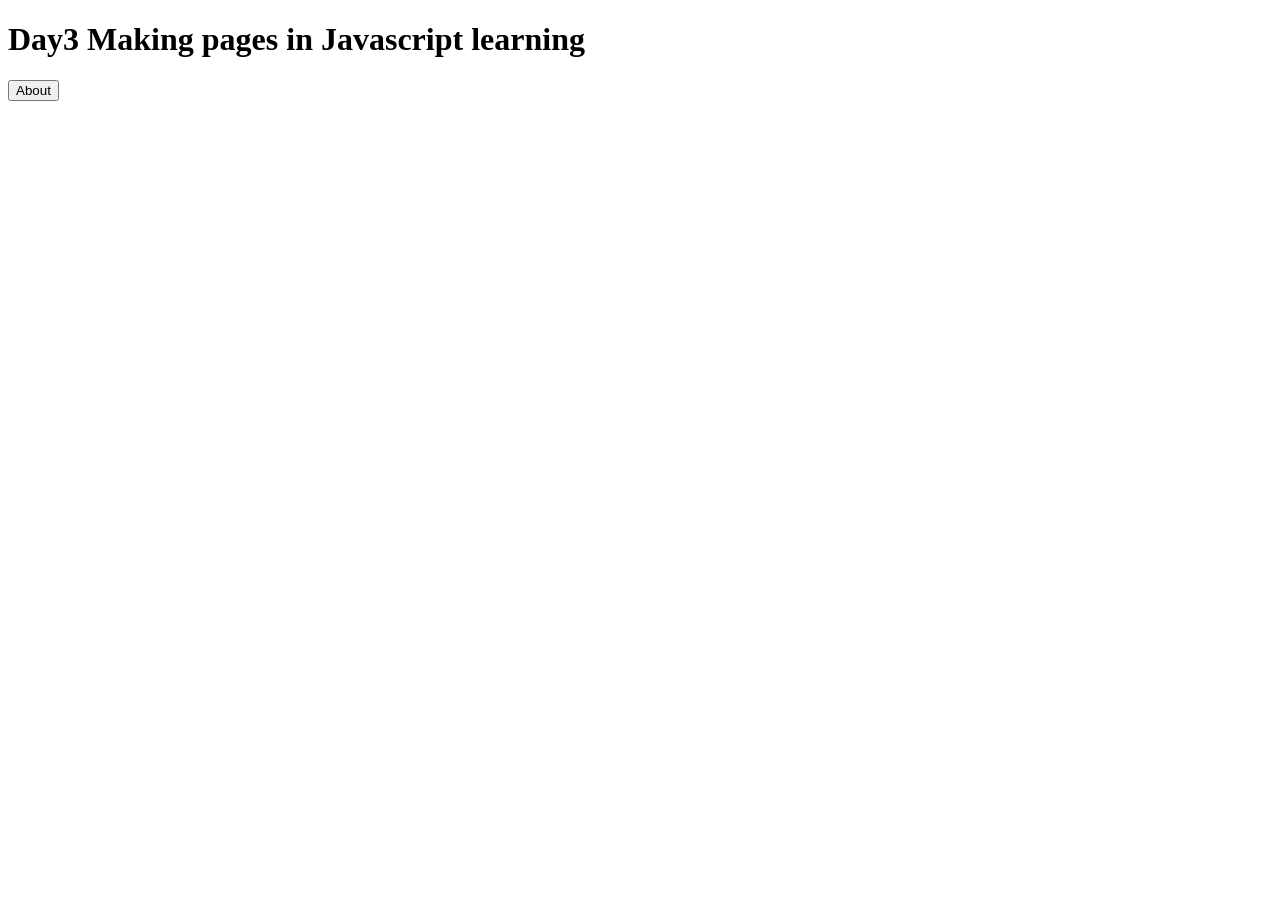
==== Day3/index.html @ fe68dc30 "add initial HTML structure for Day 3 of JavaScript learning" ====
<!DOCTYPE html>
<html lang="en">
    <head>
        <title>Day3 Learning</title>
        <meta charset = "UTF-8">
        <meta name = "viewport" content = "width=device-width, initial-scale=1.0">
    </head>
    <body>
        <h1>Day3 Making pages in Javascript learning</h1>

        <button onclick="about()">About</button>





        <script>
            function about(){
                window.location.href("about.html");
            }
        </script>
    </body>
</html>
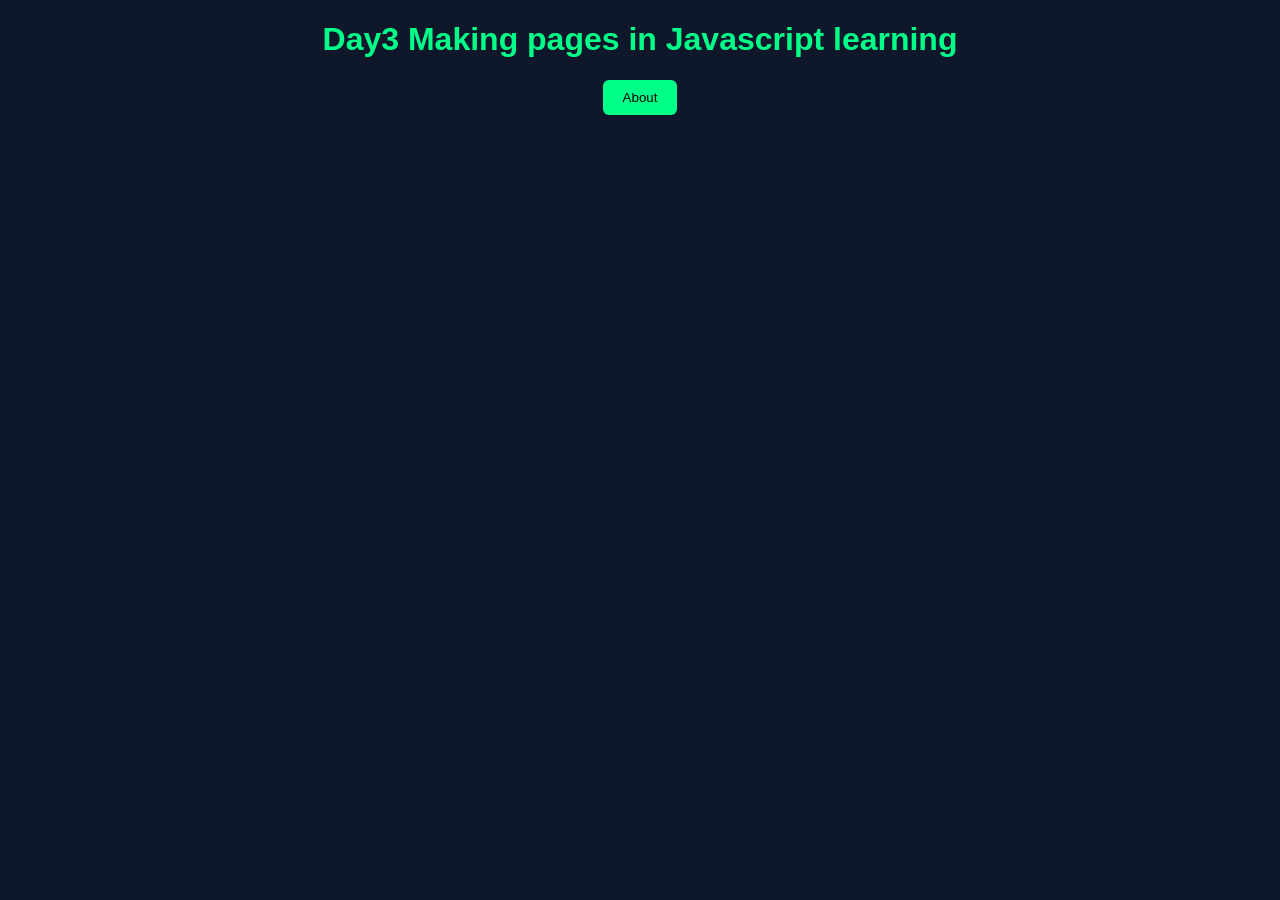
==== commit 5845f5e9: "add CSS styles for Day 3 of JavaScript learning" ====
--- a/Day3/index.html
+++ b/Day3/index.html
@@ -4,6 +4,7 @@
         <title>Day3 Learning</title>
         <meta charset = "UTF-8">
         <meta name = "viewport" content = "width=device-width, initial-scale=1.0">
+        <link rel="stylesheet" href="style.css">
     </head>
     <body>
         <h1>Day3 Making pages in Javascript learning</h1>
@@ -16,7 +17,7 @@
 
         <script>
             function about(){
-                window.location.href("about.html");
+                window.location.href ="about.html";
             }
         </script>
     </body>
--- a/Day3/style.css
+++ b/Day3/style.css
@@ -0,0 +1,36 @@
+body{
+    background:#0f172a;
+    color:white;
+    font-family:Arial;
+    text-align:center;
+}
+
+h1{
+    color:#00ff88;
+}
+
+form{
+    width:350px;
+    margin:auto;
+}
+
+input, textarea{
+    width:100%;
+    padding:10px;
+    border-radius:6px;
+    border:1px solid white;
+    margin-top:5px;
+}
+
+button{
+    background:#00ff88;
+    color:black;
+    padding:10px 20px;
+    border:none;
+    border-radius:6px;
+    cursor:pointer;
+}
+
+button:hover{
+    background:white;
+}
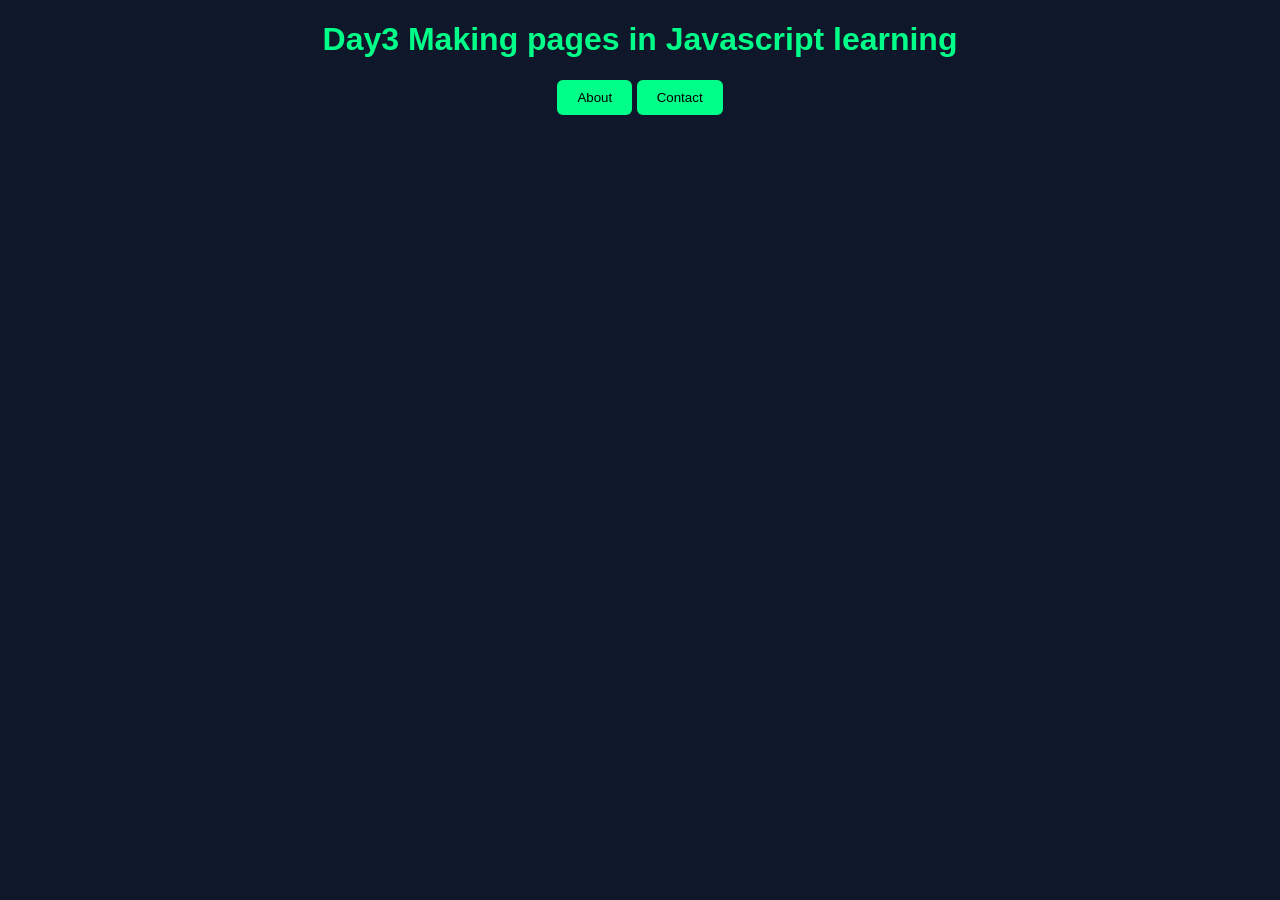
==== commit 709eee1b: "add contact button and functionality to index page" ====
--- a/Day3/index.html
+++ b/Day3/index.html
@@ -12,13 +12,17 @@
         <button onclick="about()">About</button>
 
 
-
+        <button onclick="contact()">Contact</button>
 
 
         <script>
             function about(){
                 window.location.href ="about.html";
             }
+
+            function contact(){
+                window.location.href="contact.html";
+            }
         </script>
     </body>
 </html>
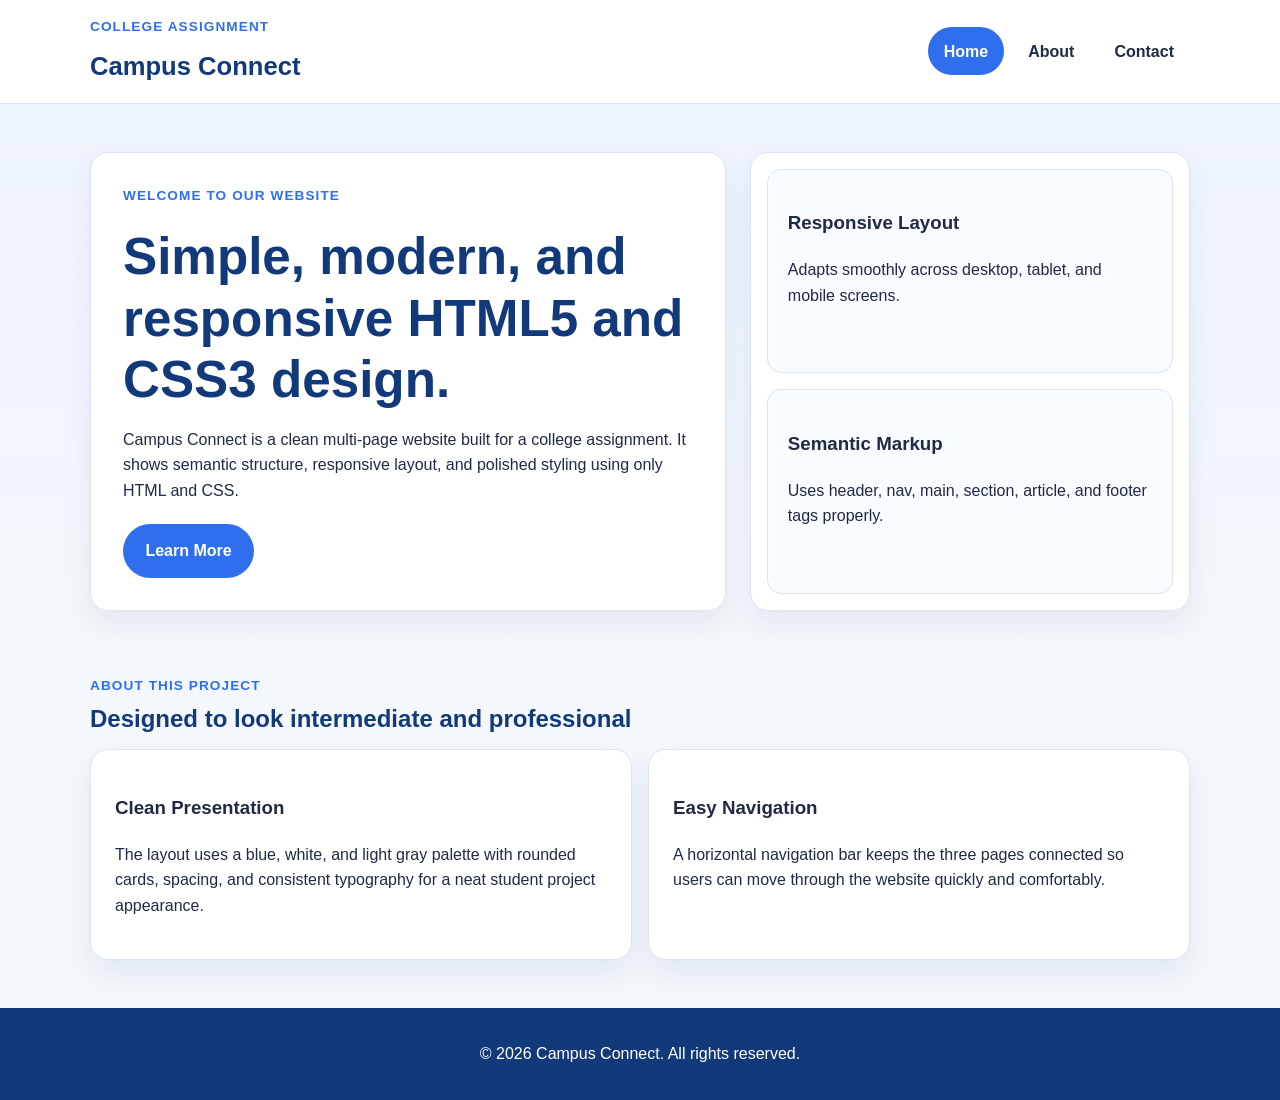
==== commit f14f06b9: "feat: enhance about and contact pages with structured layout and improved styling" ====
--- a/Day3/index.html
+++ b/Day3/index.html
@@ -1,28 +1,82 @@
 <!DOCTYPE html>
 <html lang="en">
-    <head>
-        <title>Day3 Learning</title>
-        <meta charset = "UTF-8">
-        <meta name = "viewport" content = "width=device-width, initial-scale=1.0">
-        <link rel="stylesheet" href="style.css">
-    </head>
-    <body>
-        <h1>Day3 Making pages in Javascript learning</h1>
+<head>
+    <meta charset="UTF-8">
+    <meta name="viewport" content="width=device-width, initial-scale=1.0">
+    <meta name="description" content="A responsive multi-page college website built with HTML5 and CSS3.">
+    <title>Campus Connect | Home</title>
+    <link rel="stylesheet" href="style.css">
+</head>
+<body>
+    <header class="site-header">
+        <div class="container header-bar">
+            <div>
+                <p class="eyebrow">College Assignment</p>
+                <h1 class="site-title">Campus Connect</h1>
+            </div>
+            <nav class="site-nav" aria-label="Primary navigation">
+                <a href="index.html" class="active">Home</a>
+                <a href="about.html">About</a>
+                <a href="contact.html">Contact</a>
+            </nav>
+        </div>
+    </header>
 
-        <button onclick="about()">About</button>
+    <main>
+        <section class="hero">
+            <div class="container hero-grid">
+                <article class="hero-content">
+                    <p class="eyebrow">Welcome to our website</p>
+                    <h2>Simple, modern, and responsive HTML5 and CSS3 design.</h2>
+                    <p>
+                        Campus Connect is a clean multi-page website built for a college assignment.
+                        It shows semantic structure, responsive layout, and polished styling using only HTML and CSS.
+                    </p>
+                    <a href="about.html" class="button primary-button">Learn More</a>
+                </article>
 
+                <aside class="hero-panel" aria-label="Website highlights">
+                    <div class="stat-card">
+                        <h3>Responsive Layout</h3>
+                        <p>Adapts smoothly across desktop, tablet, and mobile screens.</p>
+                    </div>
+                    <div class="stat-card">
+                        <h3>Semantic Markup</h3>
+                        <p>Uses header, nav, main, section, article, and footer tags properly.</p>
+                    </div>
+                </aside>
+            </div>
+        </section>
 
-        <button onclick="contact()">Contact</button>
+        <section class="container content-section">
+            <div class="section-heading">
+                <p class="eyebrow">About this project</p>
+                <h2>Designed to look intermediate and professional</h2>
+            </div>
 
+            <div class="grid two-column-grid">
+                <article class="card">
+                    <h3>Clean Presentation</h3>
+                    <p>
+                        The layout uses a blue, white, and light gray palette with rounded cards, spacing,
+                        and consistent typography for a neat student project appearance.
+                    </p>
+                </article>
+                <article class="card">
+                    <h3>Easy Navigation</h3>
+                    <p>
+                        A horizontal navigation bar keeps the three pages connected so users can move through the
+                        website quickly and comfortably.
+                    </p>
+                </article>
+            </div>
+        </section>
+    </main>
 
-        <script>
-            function about(){
-                window.location.href ="about.html";
-            }
-
-            function contact(){
-                window.location.href="contact.html";
-            }
-        </script>
-    </body>
+    <footer class="site-footer">
+        <div class="container">
+            <p>&copy; 2026 Campus Connect. All rights reserved.</p>
+        </div>
+    </footer>
+</body>
 </html>
--- a/Day3/style.css
+++ b/Day3/style.css
@@ -1,36 +1,302 @@
-body{
-    background:#0f172a;
-    color:white;
-    font-family:Arial;
-    text-align:center;
-}
-
-h1{
-    color:#00ff88;
-}
-
-form{
-    width:350px;
-    margin:auto;
-}
-
-input, textarea{
-    width:100%;
-    padding:10px;
-    border-radius:6px;
-    border:1px solid white;
-    margin-top:5px;
-}
-
-button{
-    background:#00ff88;
-    color:black;
-    padding:10px 20px;
-    border:none;
-    border-radius:6px;
-    cursor:pointer;
-}
-
-button:hover{
-    background:white;
+/* Base reset and shared layout */
+* {
+    box-sizing: border-box;
+}
+
+html {
+    scroll-behavior: smooth;
+}
+
+body {
+    margin: 0;
+    font-family: Arial, Helvetica, sans-serif;
+    color: #1f2a44;
+    background: #f4f7fb;
+    line-height: 1.6;
+}
+
+a {
+    color: inherit;
+    text-decoration: none;
+}
+
+img {
+    max-width: 100%;
+    display: block;
+}
+
+.container {
+    width: min(1100px, calc(100% - 2rem));
+    margin: 0 auto;
+}
+
+.eyebrow {
+    margin: 0 0 0.5rem;
+    font-size: 0.85rem;
+    font-weight: 700;
+    letter-spacing: 0.08em;
+    text-transform: uppercase;
+    color: #2f6fed;
+}
+
+.site-header {
+    background: #ffffff;
+    border-bottom: 1px solid #dbe4f0;
+    position: sticky;
+    top: 0;
+    z-index: 10;
+}
+
+.header-bar {
+    display: flex;
+    align-items: center;
+    justify-content: space-between;
+    gap: 1rem;
+    padding: 1rem 0;
+}
+
+.site-title {
+    margin: 0;
+    color: #123a7a;
+    font-size: clamp(1.5rem, 2vw, 2rem);
+}
+
+.site-nav {
+    display: flex;
+    flex-wrap: wrap;
+    gap: 0.5rem;
+}
+
+.site-nav a {
+    padding: 0.7rem 1rem;
+    border-radius: 999px;
+    font-weight: 700;
+    color: #1f2a44;
+    transition: background-color 0.2s ease, color 0.2s ease;
+}
+
+.site-nav a:hover,
+.site-nav a.active {
+    background: #2f6fed;
+    color: #ffffff;
+}
+
+.hero {
+    padding: 3rem 0 2rem;
+    background: linear-gradient(180deg, #eef4ff 0%, #f4f7fb 100%);
+}
+
+.hero-grid {
+    display: grid;
+    grid-template-columns: 1.3fr 0.9fr;
+    gap: 1.5rem;
+    align-items: stretch;
+}
+
+.hero-content,
+.hero-panel,
+.card,
+.feature-card,
+.form-card,
+.contact-info,
+.page-banner {
+    background: #ffffff;
+    border: 1px solid #dbe4f0;
+    border-radius: 18px;
+    box-shadow: 0 14px 30px rgba(18, 58, 122, 0.08);
+}
+
+.hero-content {
+    padding: 2rem;
+}
+
+.hero-content h2,
+.page-banner h2,
+.section-heading h2 {
+    margin-top: 0;
+    color: #123a7a;
+    line-height: 1.2;
+}
+
+.hero-content h2 {
+    font-size: clamp(2rem, 4vw, 3.2rem);
+    margin-bottom: 1rem;
+}
+
+.hero-content p {
+    margin-bottom: 1.25rem;
+}
+
+.hero-panel {
+    display: grid;
+    gap: 1rem;
+    padding: 1rem;
+}
+
+.stat-card {
+    padding: 1.25rem;
+    border-radius: 14px;
+    background: #f8fbff;
+    border: 1px solid #dbe4f0;
+}
+
+.content-section {
+    padding: 2rem 0 0;
+}
+
+.section-heading {
+    margin-bottom: 1rem;
+}
+
+.section-heading h2 {
+    margin-bottom: 0;
+}
+
+.grid {
+    display: grid;
+    gap: 1rem;
+}
+
+.two-column-grid {
+    grid-template-columns: repeat(2, minmax(0, 1fr));
+}
+
+.feature-grid {
+    grid-template-columns: repeat(3, minmax(0, 1fr));
+}
+
+.card,
+.feature-card {
+    padding: 1.5rem;
+}
+
+.page-banner {
+    width: min(1100px, calc(100% - 2rem));
+    margin: 2rem auto 0;
+    padding: 2rem;
+}
+
+.contact-layout {
+    display: grid;
+    grid-template-columns: 1.2fr 0.8fr;
+    gap: 1.5rem;
+    align-items: start;
+}
+
+.form-card {
+    padding: 1.5rem;
+}
+
+.contact-form {
+    display: grid;
+    gap: 1rem;
+}
+
+.form-group {
+    display: grid;
+    gap: 0.5rem;
+}
+
+.form-group label {
+    font-weight: 700;
+    color: #1f2a44;
+}
+
+input,
+textarea {
+    width: 100%;
+    padding: 0.9rem 1rem;
+    border: 1px solid #c9d6e8;
+    border-radius: 12px;
+    font: inherit;
+    background: #f8fbff;
+    color: #1f2a44;
+}
+
+input:focus,
+textarea:focus {
+    outline: 3px solid rgba(47, 111, 237, 0.18);
+    border-color: #2f6fed;
+}
+
+.button {
+    display: inline-block;
+    padding: 0.9rem 1.4rem;
+    border-radius: 999px;
+    border: 0;
+    font-weight: 700;
+    cursor: pointer;
+    transition: transform 0.2s ease, background-color 0.2s ease;
+}
+
+.primary-button {
+    background: #2f6fed;
+    color: #ffffff;
+    width: fit-content;
+}
+
+.button:hover {
+    transform: translateY(-1px);
+}
+
+.primary-button:hover {
+    background: #2458bb;
+}
+
+.contact-info p {
+    margin: 0.7rem 0;
+}
+
+.site-footer {
+    margin-top: 3rem;
+    background: #123a7a;
+    color: #ffffff;
+    text-align: center;
+    padding: 1.1rem 0;
+}
+
+/* Responsive layout */
+@media (max-width: 900px) {
+    .hero-grid,
+    .contact-layout,
+    .two-column-grid,
+    .feature-grid {
+        grid-template-columns: 1fr;
+    }
+
+    .header-bar {
+        flex-direction: column;
+        align-items: flex-start;
+    }
+}
+
+@media (max-width: 600px) {
+    .container,
+    .page-banner {
+        width: min(100% - 1rem, 1000px);
+    }
+
+    .hero,
+    .content-section {
+        padding-top: 1.25rem;
+    }
+
+    .hero-content,
+    .hero-panel,
+    .card,
+    .feature-card,
+    .form-card,
+    .contact-info,
+    .page-banner {
+        border-radius: 14px;
+    }
+
+    .site-nav {
+        width: 100%;
+    }
+
+    .site-nav a {
+        flex: 1 1 auto;
+        text-align: center;
+    }
 }
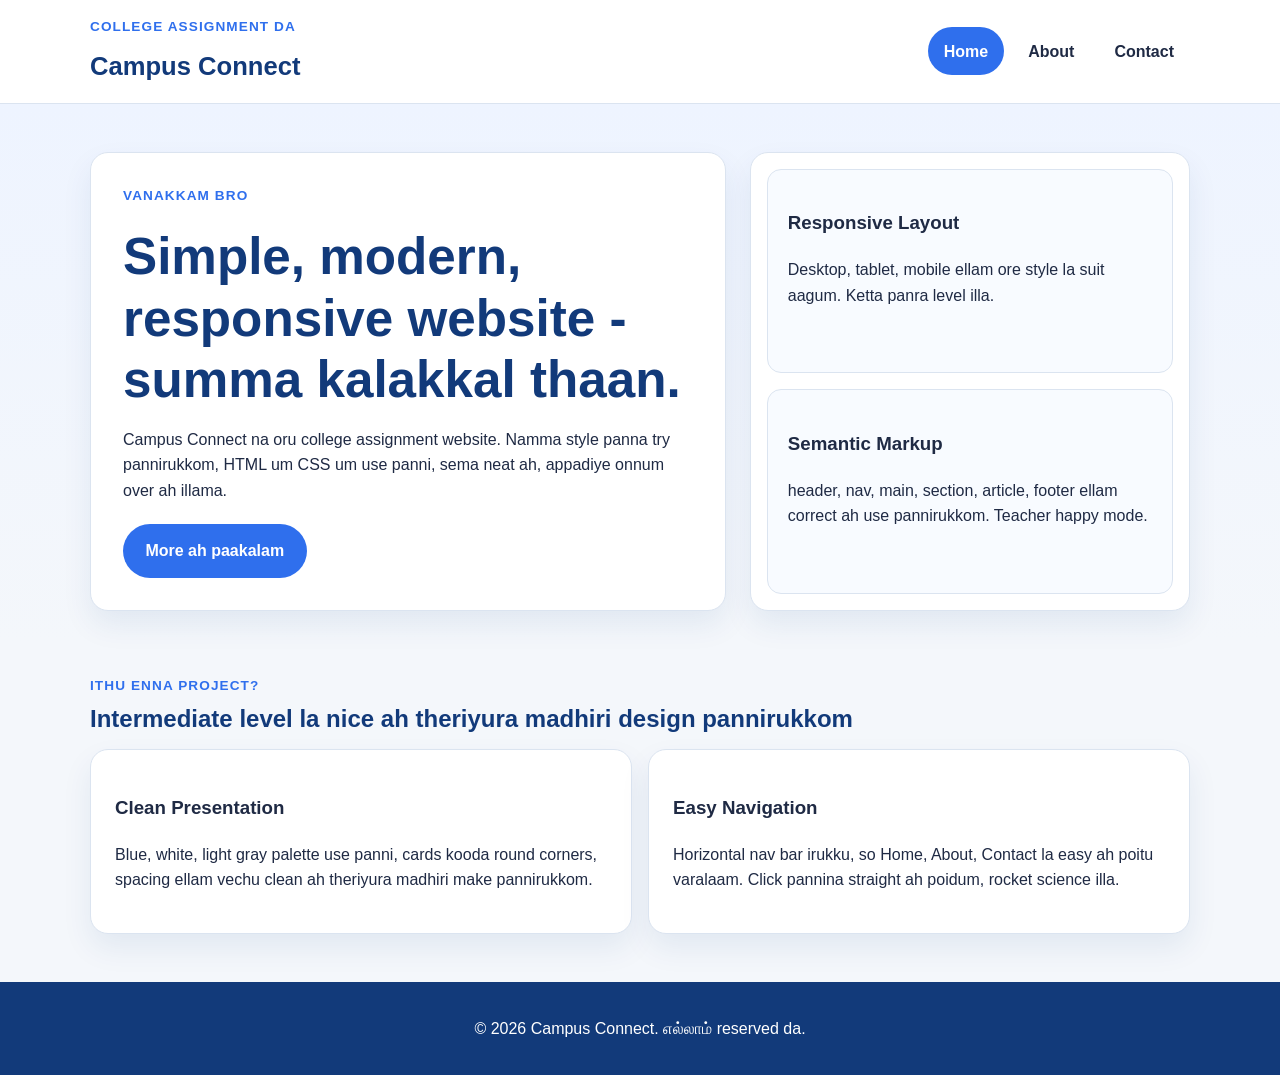
==== commit 3b3fb1c1: "feat: update content and descriptions in about, contact, and index pages with Thanglish style" ====
--- a/Day3/index.html
+++ b/Day3/index.html
@@ -3,7 +3,7 @@
 <head>
     <meta charset="UTF-8">
     <meta name="viewport" content="width=device-width, initial-scale=1.0">
-    <meta name="description" content="A responsive multi-page college website built with HTML5 and CSS3.">
+    <meta name="description" content="Oru responsive multi-page college website HTML5 and CSS3 la build pannirukkom.">
     <title>Campus Connect | Home</title>
     <link rel="stylesheet" href="style.css">
 </head>
@@ -11,7 +11,7 @@
     <header class="site-header">
         <div class="container header-bar">
             <div>
-                <p class="eyebrow">College Assignment</p>
+                <p class="eyebrow">College Assignment da</p>
                 <h1 class="site-title">Campus Connect</h1>
             </div>
             <nav class="site-nav" aria-label="Primary navigation">
@@ -26,23 +26,23 @@
         <section class="hero">
             <div class="container hero-grid">
                 <article class="hero-content">
-                    <p class="eyebrow">Welcome to our website</p>
-                    <h2>Simple, modern, and responsive HTML5 and CSS3 design.</h2>
+                    <p class="eyebrow">Vanakkam bro</p>
+                    <h2>Simple, modern, responsive website - summa kalakkal thaan.</h2>
                     <p>
-                        Campus Connect is a clean multi-page website built for a college assignment.
-                        It shows semantic structure, responsive layout, and polished styling using only HTML and CSS.
+                        Campus Connect na oru college assignment website. Namma style panna try pannirukkom,
+                        HTML um CSS um use panni, sema neat ah, appadiye onnum over ah illama.
                     </p>
-                    <a href="about.html" class="button primary-button">Learn More</a>
+                    <a href="about.html" class="button primary-button">More ah paakalam</a>
                 </article>
 
                 <aside class="hero-panel" aria-label="Website highlights">
                     <div class="stat-card">
                         <h3>Responsive Layout</h3>
-                        <p>Adapts smoothly across desktop, tablet, and mobile screens.</p>
+                        <p>Desktop, tablet, mobile ellam ore style la suit aagum. Ketta panra level illa.</p>
                     </div>
                     <div class="stat-card">
                         <h3>Semantic Markup</h3>
-                        <p>Uses header, nav, main, section, article, and footer tags properly.</p>
+                        <p>header, nav, main, section, article, footer ellam correct ah use pannirukkom. Teacher happy mode.</p>
                     </div>
                 </aside>
             </div>
@@ -50,23 +50,23 @@
 
         <section class="container content-section">
             <div class="section-heading">
-                <p class="eyebrow">About this project</p>
-                <h2>Designed to look intermediate and professional</h2>
+                <p class="eyebrow">Ithu enna project?</p>
+                <h2>Intermediate level la nice ah theriyura madhiri design pannirukkom</h2>
             </div>
 
             <div class="grid two-column-grid">
                 <article class="card">
                     <h3>Clean Presentation</h3>
                     <p>
-                        The layout uses a blue, white, and light gray palette with rounded cards, spacing,
-                        and consistent typography for a neat student project appearance.
+                        Blue, white, light gray palette use panni, cards kooda round corners, spacing ellam vechu
+                        clean ah theriyura madhiri make pannirukkom.
                     </p>
                 </article>
                 <article class="card">
                     <h3>Easy Navigation</h3>
                     <p>
-                        A horizontal navigation bar keeps the three pages connected so users can move through the
-                        website quickly and comfortably.
+                        Horizontal nav bar irukku, so Home, About, Contact la easy ah poitu varalaam. Click pannina
+                        straight ah poidum, rocket science illa.
                     </p>
                 </article>
             </div>
@@ -75,7 +75,7 @@
 
     <footer class="site-footer">
         <div class="container">
-            <p>&copy; 2026 Campus Connect. All rights reserved.</p>
+            <p>&copy; 2026 Campus Connect. எல்லாம் reserved da.</p>
         </div>
     </footer>
 </body>
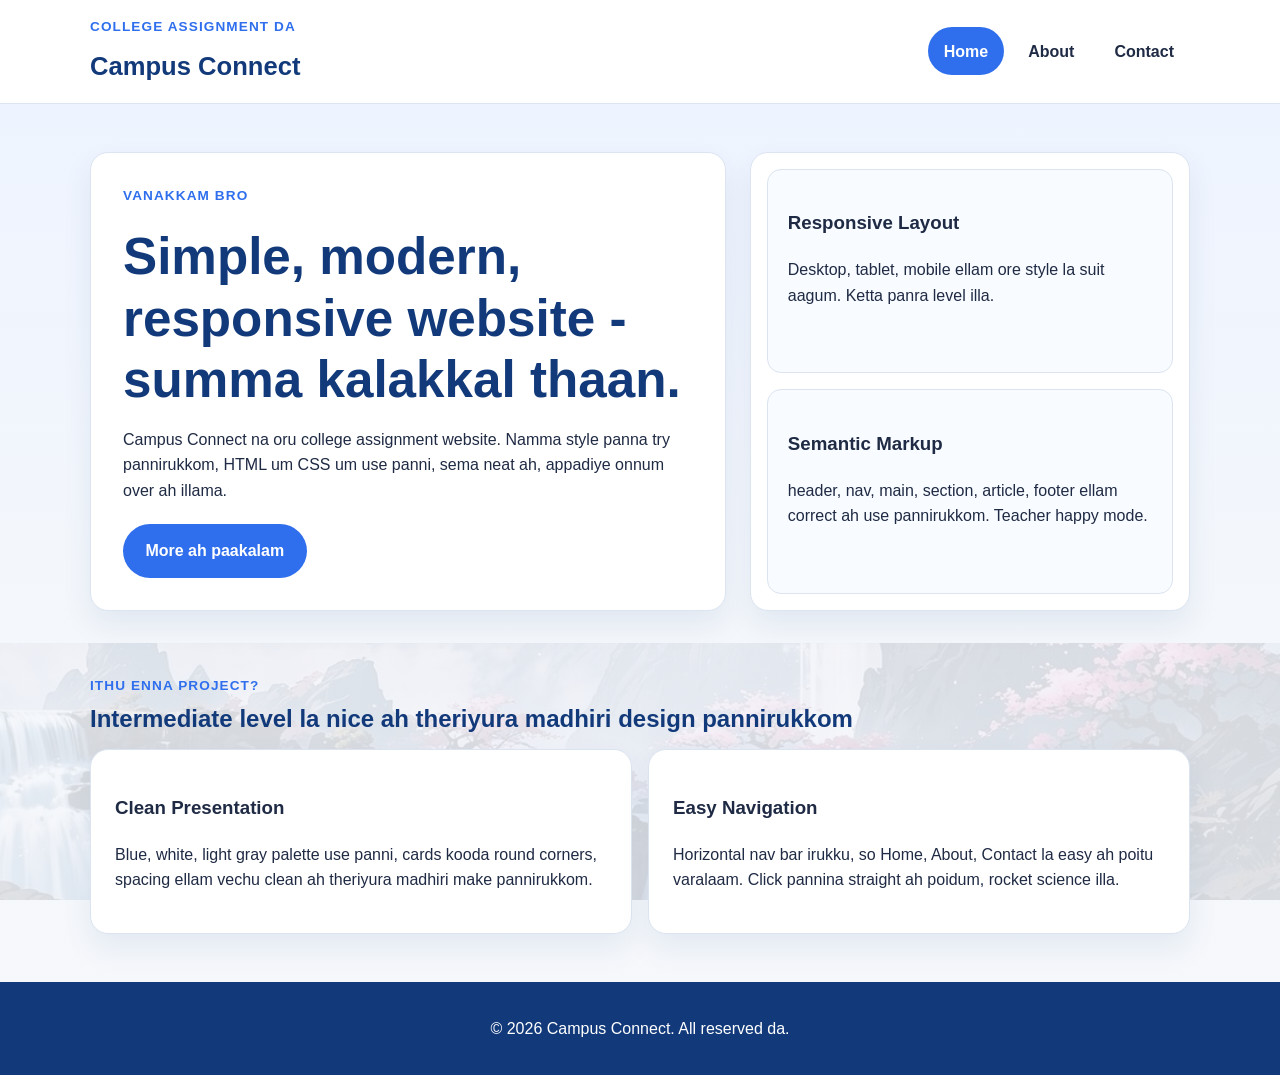
==== commit 4a7a141a: "feat: update footer text and enhance body background with gradient and image" ====
--- a/Day3/index.html
+++ b/Day3/index.html
@@ -75,7 +75,7 @@
 
     <footer class="site-footer">
         <div class="container">
-            <p>&copy; 2026 Campus Connect. எல்லாம் reserved da.</p>
+            <p>&copy; 2026 Campus Connect. All reserved da.</p>
         </div>
     </footer>
 </body>
--- a/Day3/style.css
+++ b/Day3/style.css
@@ -11,7 +11,9 @@
     margin: 0;
     font-family: Arial, Helvetica, sans-serif;
     color: #1f2a44;
-    background: #f4f7fb;
+    background:
+        linear-gradient(rgba(244, 247, 251, 0.88), rgba(244, 247, 251, 0.88)),
+        url("image.jpeg") center center / cover fixed no-repeat;
     line-height: 1.6;
 }
 
